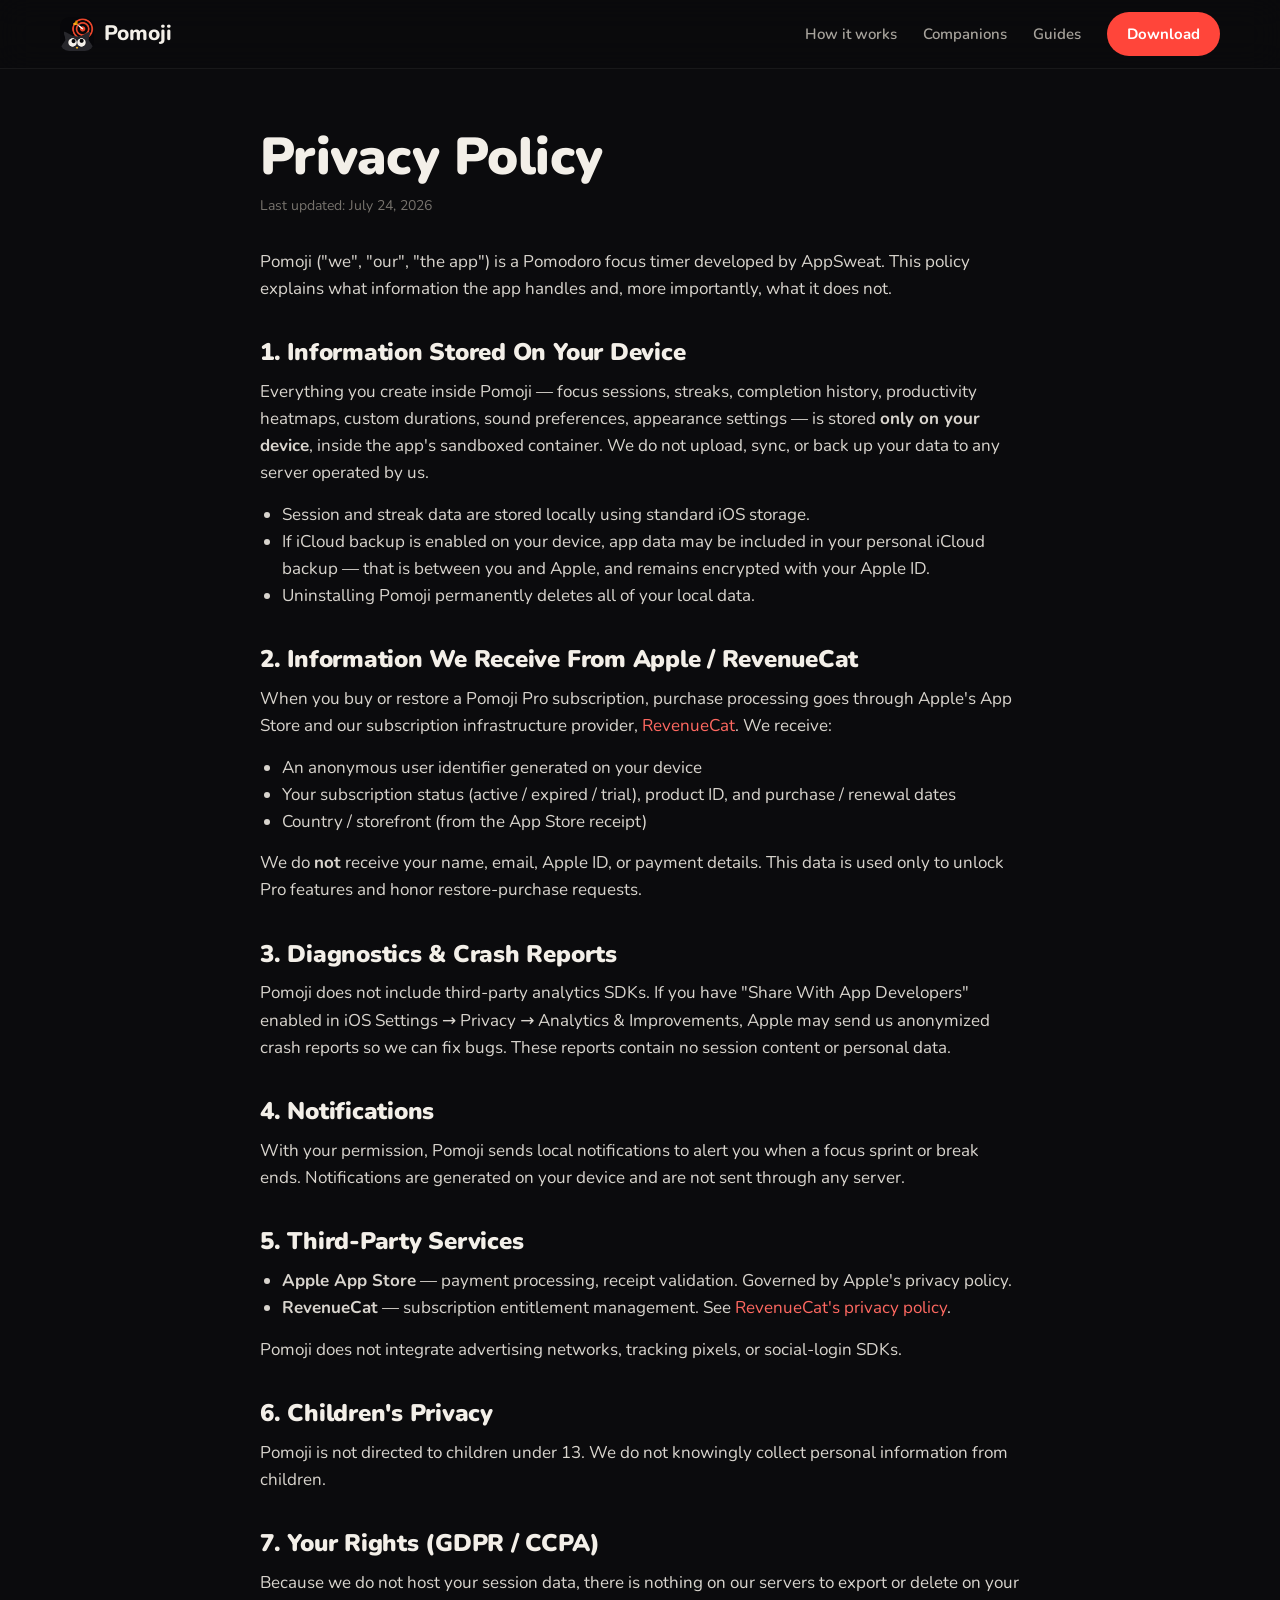
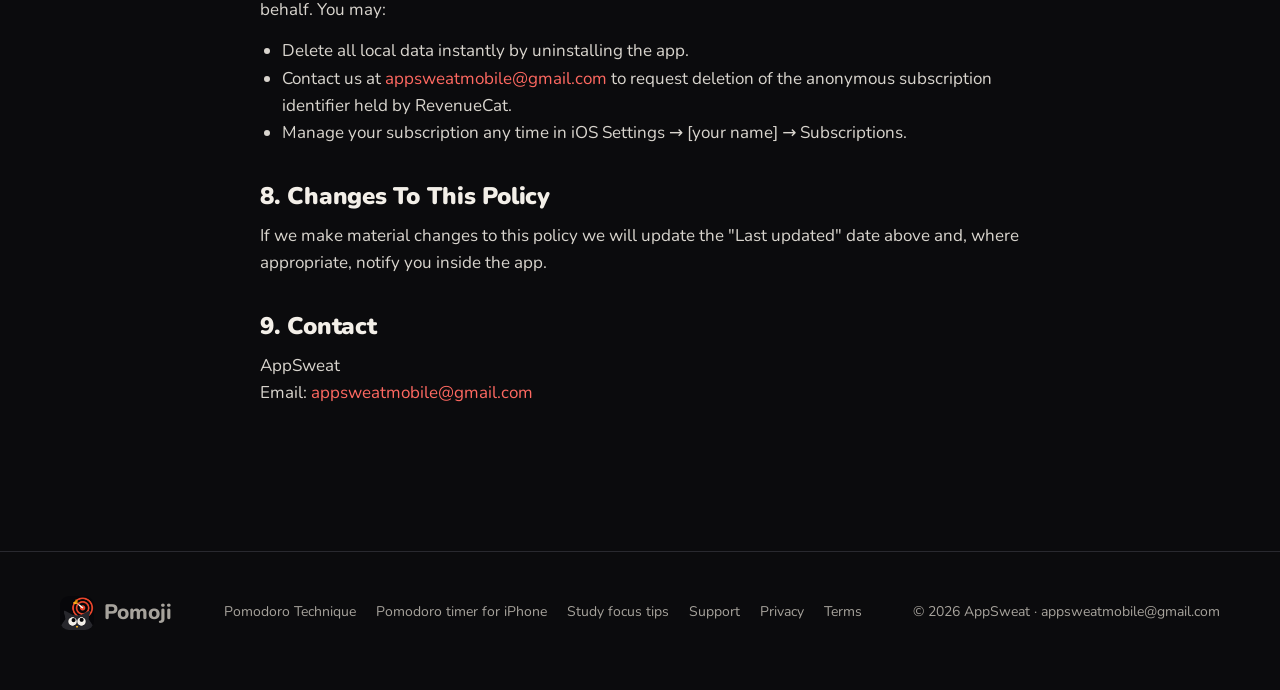
==== privacy.html @ 1c027a56 "Launch Pomoji website Co-Authored-By: Claude Opus 5.5 <noreply@anthropic.com>" ====
<!doctype html>
<html lang="en">
<head>
<meta charset="utf-8">
<meta name="viewport" content="width=device-width, initial-scale=1">
<title>Privacy Policy — Pomoji</title>
<meta name="description" content="How Pomoji handles your data: no account, no ads, no tracking. Your focus history stays on your iPhone.">
<link rel="canonical" href="https://armagangok.github.io/pomoji-app/privacy.html">
<meta name="robots" content="index, follow, max-image-preview:large">
<meta name="theme-color" content="#0b0b0d">
<meta name="apple-itunes-app" content="app-id=6754637383">
<meta property="og:type" content="website">
<meta property="og:site_name" content="Pomoji">
<meta property="og:title" content="Privacy Policy — Pomoji">
<meta property="og:description" content="How Pomoji handles your data: no account, no ads, no tracking. Your focus history stays on your iPhone.">
<meta property="og:url" content="https://armagangok.github.io/pomoji-app/privacy.html">
<meta property="og:image" content="https://armagangok.github.io/pomoji-app/assets/og-image.png">
<meta property="og:image:width" content="1200">
<meta property="og:image:height" content="630">
<meta name="twitter:card" content="summary_large_image">
<meta name="twitter:title" content="Privacy Policy — Pomoji">
<meta name="twitter:description" content="How Pomoji handles your data: no account, no ads, no tracking. Your focus history stays on your iPhone.">
<meta name="twitter:image" content="https://armagangok.github.io/pomoji-app/assets/og-image.png">
<link rel="icon" type="image/png" href="assets/favicon-64.png">
<link rel="apple-touch-icon" href="assets/apple-touch-icon.png">
<link rel="preconnect" href="https://fonts.googleapis.com"><link rel="preconnect" href="https://fonts.gstatic.com" crossorigin><link href="https://fonts.googleapis.com/css2?family=Nunito:wght@400;500;600;700;800;900&amp;display=swap" rel="stylesheet">
<link rel="stylesheet" href="site.css">
<link rel="stylesheet" href="poses.css">

</head>
<body>
<a class="sr-only" href="#main">Skip to content</a>
<header class="topbar"><div class="wrap">
<a class="brand" href="./"><img src="assets/favicon-64.png" alt="" width="34" height="34">Pomoji</a>
<nav class="nav" aria-label="Main">
<a class="hide-sm" href="./#how">How it works</a>
<a class="hide-sm" href="./#companions">Companions</a>
<a class="hide-sm" href="./#guides">Guides</a>
<a class="btn btn-red" href="https://apps.apple.com/app/id6754637383">Download</a>
</nav>
</div></header>
<main id="main" class="legal"><div class="wrap">

  <h1>Privacy Policy</h1>
  <p class="meta">Last updated: July 24, 2026</p>

  <p>Pomoji ("we", "our", "the app") is a Pomodoro focus timer developed by AppSweat. This policy explains what information the app handles and, more importantly, what it does not.</p>

  <h2>1. Information Stored On Your Device</h2>
  <p>Everything you create inside Pomoji — focus sessions, streaks, completion history, productivity heatmaps, custom durations, sound preferences, appearance settings — is stored <strong>only on your device</strong>, inside the app's sandboxed container. We do not upload, sync, or back up your data to any server operated by us.</p>
  <ul>
    <li>Session and streak data are stored locally using standard iOS storage.</li>
    <li>If iCloud backup is enabled on your device, app data may be included in your personal iCloud backup — that is between you and Apple, and remains encrypted with your Apple ID.</li>
    <li>Uninstalling Pomoji permanently deletes all of your local data.</li>
  </ul>

  <h2>2. Information We Receive From Apple / RevenueCat</h2>
  <p>When you buy or restore a Pomoji Pro subscription, purchase processing goes through Apple's App Store and our subscription infrastructure provider, <a href="https://www.revenuecat.com/privacy/">RevenueCat</a>. We receive:</p>
  <ul>
    <li>An anonymous user identifier generated on your device</li>
    <li>Your subscription status (active / expired / trial), product ID, and purchase / renewal dates</li>
    <li>Country / storefront (from the App Store receipt)</li>
  </ul>
  <p>We do <strong>not</strong> receive your name, email, Apple ID, or payment details. This data is used only to unlock Pro features and honor restore-purchase requests.</p>

  <h2>3. Diagnostics & Crash Reports</h2>
  <p>Pomoji does not include third-party analytics SDKs. If you have "Share With App Developers" enabled in iOS Settings → Privacy → Analytics &amp; Improvements, Apple may send us anonymized crash reports so we can fix bugs. These reports contain no session content or personal data.</p>

  <h2>4. Notifications</h2>
  <p>With your permission, Pomoji sends local notifications to alert you when a focus sprint or break ends. Notifications are generated on your device and are not sent through any server.</p>

  <h2>5. Third-Party Services</h2>
  <ul>
    <li><strong>Apple App Store</strong> — payment processing, receipt validation. Governed by Apple's privacy policy.</li>
    <li><strong>RevenueCat</strong> — subscription entitlement management. See <a href="https://www.revenuecat.com/privacy/">RevenueCat's privacy policy</a>.</li>
  </ul>
  <p>Pomoji does not integrate advertising networks, tracking pixels, or social-login SDKs.</p>

  <h2>6. Children's Privacy</h2>
  <p>Pomoji is not directed to children under 13. We do not knowingly collect personal information from children.</p>

  <h2>7. Your Rights (GDPR / CCPA)</h2>
  <p>Because we do not host your session data, there is nothing on our servers to export or delete on your behalf. You may:</p>
  <ul>
    <li>Delete all local data instantly by uninstalling the app.</li>
    <li>Contact us at <a href="mailto:appsweatmobile@gmail.com">appsweatmobile@gmail.com</a> to request deletion of the anonymous subscription identifier held by RevenueCat.</li>
    <li>Manage your subscription any time in iOS Settings → [your name] → Subscriptions.</li>
  </ul>

  <h2>8. Changes To This Policy</h2>
  <p>If we make material changes to this policy we will update the "Last updated" date above and, where appropriate, notify you inside the app.</p>

  <h2>9. Contact</h2>
  <p>AppSweat<br>Email: <a href="mailto:appsweatmobile@gmail.com">appsweatmobile@gmail.com</a></p>

  </div></main><footer class="footer"><div class="wrap">
<a class="brand" href="./"><img src="assets/favicon-64.png" alt="" width="34" height="34">Pomoji</a>
<nav aria-label="Footer">
<a href="pomodoro-technique.html">Pomodoro Technique</a>
<a href="pomodoro-timer-app-iphone.html">Pomodoro timer for iPhone</a>
<a href="study-focus-tips.html">Study focus tips</a>
<a href="support.html">Support</a>
<a href="privacy.html">Privacy</a>
<a href="terms.html">Terms</a>
</nav>
<p>© 2026 AppSweat · <a href="mailto:appsweatmobile@gmail.com">appsweatmobile@gmail.com</a></p>
</div></footer>
</body></html>
---- site.css ----
/* Pomoji — site styles. Brand: ink, cream, tomato red, amber. */
:root {
  --ink: #0b0b0d;
  --ink-2: #111114;
  --surface: #16161a;
  --surface-2: #1d1d22;
  --line: #29292f;
  --cream: #f3efe8;
  --muted: #a7a39c;
  --dim: #77736d;
  /* App accent: SwiftUI system red (dark appearance), as returned by ThemeService.getAccentColor(). */
  --red: #ff453a;
  --red-2: #ff6961;
  --amber: #ffb020;
  --night: #43519a;
  --radius: 22px;
  --radius-lg: 32px;
  --wrap: 1160px;
  /* SF Pro Rounded on Apple devices (the app's font); Nunito is the closest rounded fallback elsewhere. */
  --display: ui-rounded, "SF Pro Rounded", "Nunito", system-ui, sans-serif;
  --body: ui-rounded, "SF Pro Rounded", "Nunito", system-ui, sans-serif;
}

* { box-sizing: border-box; }
html { -webkit-text-size-adjust: 100%; scroll-behavior: smooth; }
body {
  margin: 0;
  background: var(--ink);
  color: var(--cream);
  font-family: var(--body);
  font-size: 17px;
  line-height: 1.6;
  -webkit-font-smoothing: antialiased;
  overflow-x: hidden;
}
img, svg { display: block; max-width: 100%; }
a { color: var(--red-2); text-decoration: none; }
a:hover { text-decoration: underline; text-underline-offset: 3px; }
:focus-visible { outline: 3px solid var(--amber); outline-offset: 3px; border-radius: 10px; }
.sr-only { position: absolute; width: 1px; height: 1px; overflow: hidden; clip: rect(0 0 0 0); white-space: nowrap; }
.wrap { width: min(var(--wrap), 100% - 40px); margin-inline: auto; }

h1, h2, h3 { font-family: var(--display); line-height: 1.08; letter-spacing: -0.01em; margin: 0; }
h1 { font-size: clamp(42px, 6.2vw, 74px); font-weight: 900; }
h2 { font-size: clamp(32px, 4.2vw, 50px); font-weight: 900; }
h3 { font-size: 21px; font-weight: 700; letter-spacing: -0.01em; }
p { margin: 0; }
.lead { font-size: clamp(18px, 2vw, 21px); color: var(--muted); max-width: 620px; }
.eyebrow {
  display: inline-flex; align-items: center; gap: 8px;
  font-size: 13px; font-weight: 700; letter-spacing: 0.08em; text-transform: uppercase;
  color: var(--amber);
}
.eyebrow::before { content: ""; width: 8px; height: 8px; border-radius: 50%; background: var(--red); box-shadow: 0 0 0 4px rgba(255, 69, 58, .18); }
.accent { color: var(--red); }

/* ---------- Top bar ---------- */
.topbar {
  position: sticky; top: 0; z-index: 50;
  background: rgba(11, 11, 13, .72);
  backdrop-filter: saturate(160%) blur(16px);
  -webkit-backdrop-filter: saturate(160%) blur(16px);
  border-bottom: 1px solid rgba(255, 255, 255, .06);
}
.topbar .wrap { display: flex; align-items: center; justify-content: space-between; height: 68px; gap: 16px; }
.brand { display: flex; align-items: center; gap: 10px; color: var(--cream); font-family: var(--display); font-weight: 800; font-size: 21px; }
.brand:hover { text-decoration: none; }
.brand img { width: 34px; height: 34px; border-radius: 9px; }
.nav { display: flex; align-items: center; gap: 26px; font-size: 15px; font-weight: 600; }
.nav a { color: var(--muted); }
.nav a:hover { color: var(--cream); text-decoration: none; }
.btn {
  display: inline-flex; align-items: center; justify-content: center; gap: 8px;
  min-height: 44px; padding: 0 20px; border-radius: 999px;
  font-weight: 700; font-size: 15px; border: 0; cursor: pointer; font-family: var(--body);
}
.btn:hover { text-decoration: none; }
.btn-red { background: var(--red); color: #fff; }
.btn-red:hover { background: #e63b31; }
.btn-ghost { background: var(--surface-2); color: var(--cream); border: 1px solid var(--line); }
.nav .btn-red { color: #fff; }
@media (max-width: 860px) { .nav .hide-sm { display: none; } }

/* ---------- Hero ---------- */
.hero { position: relative; padding: 72px 0 40px; }
.hero .wrap { display: grid; grid-template-columns: 1.05fr 1fr; gap: 40px; align-items: center; }
.hero-copy { display: flex; flex-direction: column; gap: 22px; }
.hero-copy h1 .accent { display: inline-block; }
.store-row { display: flex; align-items: center; gap: 18px; flex-wrap: wrap; margin-top: 6px; }
.store-badge img { height: 54px; width: auto; }
.store-meta { color: var(--muted); font-size: 14px; }
.chips { display: flex; flex-wrap: wrap; gap: 8px; }
.chip {
  display: inline-flex; align-items: center; gap: 7px;
  padding: 7px 12px; border-radius: 999px; font-size: 13px; font-weight: 600;
  background: var(--surface); border: 1px solid var(--line); color: var(--muted);
}
.chip svg { width: 15px; height: 15px; color: var(--amber); }

.stage { position: relative; display: grid; place-items: center; }
.stage-rings { position: absolute; inset: 50% auto auto 50%; width: min(560px, 118%); aspect-ratio: 1; transform: translate(-50%, -50%); pointer-events: none; }
.stage-rings circle { fill: none; stroke-width: 34; }
.pomo-button {
  position: relative; width: min(440px, 88vw); aspect-ratio: 1;
  background: none; border: 0; padding: 0; cursor: pointer; border-radius: 50%;
  -webkit-tap-highlight-color: transparent;
}
.pomo-button svg { width: 100%; height: 100%; overflow: visible; }
.pomo-hint {
  position: absolute; left: 50%; bottom: -6px; transform: translateX(-50%);
  display: inline-flex; align-items: center; gap: 8px; white-space: nowrap;
  padding: 9px 14px; border-radius: 999px; font-size: 14px; font-weight: 700;
  background: var(--surface-2); border: 1px solid var(--line); color: var(--cream);
  transition: opacity .3s ease, transform .3s ease;
}
.pomo-hint .dot { width: 8px; height: 8px; border-radius: 50%; background: var(--amber); animation: pulse 1.6s ease-in-out infinite; }
@keyframes pulse { 0%, 100% { opacity: .35; } 50% { opacity: 1; } }
.bubble {
  position: absolute; top: 4%; right: 2%; max-width: 230px;
  padding: 12px 16px; border-radius: 20px 20px 20px 6px;
  background: var(--cream); color: var(--ink); font-weight: 800; font-family: var(--display); font-size: 18px; line-height: 1.2;
  box-shadow: 0 16px 40px rgba(0, 0, 0, .45);
  opacity: 0; transform: translateY(8px) scale(.94); transform-origin: bottom left;
  transition: opacity .35s ease, transform .35s cubic-bezier(.2, .9, .3, 1.3);
  pointer-events: none;
}
.stage.awake .bubble { opacity: 1; transform: none; }
.stage.awake .pomo-hint { opacity: 0; transform: translateX(-50%) translateY(6px); }

/* Interactive Pomo states */
#pomo .h-eyes-open { transform-origin: 200px 176px; transform: scaleY(.06); opacity: 0; transition: transform .28s ease, opacity .2s ease; }
#pomo .h-eyes-closed { transition: opacity .2s ease; }
#pomo.awake .h-eyes-open { transform: scaleY(1); opacity: 1; }
#pomo.awake .h-eyes-closed { opacity: 0; }
#pomo .h-pupils { transition: transform .12s ease-out; }
#pomo .h-cap { transform-origin: 230px 110px; transition: transform .7s cubic-bezier(.3, .7, .3, 1), opacity .5s ease .15s; }
#pomo.awake .h-cap { transform: translate(120px, -170px) rotate(48deg); opacity: 0; }
#pomo .h-zzz { transition: opacity .3s ease; }
#pomo.awake .h-zzz { opacity: 0; }
#pomo .h-breathe { transform-origin: 200px 372px; animation: h-breathe 4.4s ease-in-out infinite; }
@keyframes h-breathe { 0%, 100% { transform: scale(1, 1); } 50% { transform: scale(1.02, 1.045); } }
#pomo.awake .h-breathe { animation: none; }
#pomo .h-sway { transform-origin: 200px 360px; transform: rotate(6deg); transition: transform .5s ease; }
#pomo.awake .h-sway { transform: rotate(0deg); }
#pomo .h-wing-l { transform-origin: 112px 224px; transition: transform .4s ease; }
#pomo .h-wing-r { transform-origin: 288px 224px; transition: transform .4s ease; }
#pomo.flapping .h-wing-l { animation: h-flap-l .32s ease-in-out 5 alternate; }
#pomo.flapping .h-wing-r { animation: h-flap-r .32s ease-in-out 5 alternate; }
@keyframes h-flap-l { from { transform: rotate(40deg); } to { transform: rotate(112deg); } }
@keyframes h-flap-r { from { transform: rotate(-40deg); } to { transform: rotate(-112deg); } }
#pomo .h-hop { transform-origin: 200px 372px; }
#pomo.flapping .h-hop { animation: h-hop .64s cubic-bezier(.3, .7, .4, 1) 3; }
@keyframes h-hop { 0%, 100% { transform: translateY(0) scale(1, 1); } 15% { transform: translateY(0) scale(1.05, .93); } 50% { transform: translateY(-34px) scale(.97, 1.04); } 85% { transform: translateY(0) scale(1.04, .95); } }
#pomo .h-sparks { opacity: 0; transition: opacity .3s ease; }
#pomo.flapping .h-sparks { opacity: 1; }
#pomo .h-yawn { transform-box: fill-box; transform-origin: top center; transition: transform .4s ease; }
#pomo.yawning .h-yawn { transform: scaleY(1.9); }

/* ---------- Sections ---------- */
section { position: relative; }
.section { padding: 110px 0; }
.section-head { display: flex; flex-direction: column; gap: 16px; max-width: 760px; margin-bottom: 52px; }
.section-head.center { align-items: center; text-align: center; margin-inline: auto; }

/* Steps */
.steps { display: grid; grid-template-columns: repeat(3, minmax(0, 1fr)); gap: 18px; }
.step {
  background: linear-gradient(180deg, var(--surface) 0%, var(--ink-2) 100%);
  border: 1px solid var(--line); border-radius: var(--radius-lg);
  padding: 22px 26px 30px; display: flex; flex-direction: column; gap: 10px;
}
.step .pose { width: 100%; max-width: 230px; aspect-ratio: 1; margin: 0 auto 4px; }
.step .num { font-family: var(--display); font-weight: 800; color: var(--red); font-size: 15px; letter-spacing: .06em; text-transform: uppercase; }
.step p { color: var(--muted); }

/* Features */
.features { display: grid; grid-template-columns: repeat(4, minmax(0, 1fr)); gap: 16px; }
.feature {
  grid-column: span 1;
  background: var(--surface); border: 1px solid var(--line); border-radius: var(--radius);
  padding: 26px; display: flex; flex-direction: column; gap: 10px;
}
.feature.wide { grid-column: span 2; }
.feature .icon {
  width: 46px; height: 46px; border-radius: 14px; display: grid; place-items: center;
  background: rgba(255, 69, 58, .12); color: var(--red-2); margin-bottom: 6px;
}
.feature .icon svg { width: 24px; height: 24px; }
.feature p { color: var(--muted); font-size: 15.5px; }
.pro { display: inline-block; font-size: 11px; font-weight: 800; letter-spacing: .06em; color: var(--ink); background: var(--amber); border-radius: 6px; padding: 2px 6px; vertical-align: 3px; margin-left: 6px; }

/* Companions gallery */
.tabs { display: inline-flex; gap: 6px; padding: 6px; border-radius: 999px; background: var(--surface); border: 1px solid var(--line); margin-bottom: 30px; flex-wrap: wrap; }
.tab {
  display: inline-flex; align-items: center; gap: 8px; min-height: 44px; padding: 0 18px; border-radius: 999px;
  background: none; border: 0; color: var(--muted); font: 700 15px var(--body); cursor: pointer;
}
.tab svg { width: 17px; height: 17px; }
.tab[aria-selected="true"] { background: var(--cream); color: var(--ink); }
.gallery { display: grid; grid-template-columns: repeat(3, minmax(0, 1fr)); gap: 16px; }
.gallery[hidden] { display: none; }
.pal {
  position: relative; background: #0e0e10; border: 1px solid var(--line); border-radius: var(--radius);
  padding: 14px 14px 18px; display: flex; flex-direction: column; align-items: center; gap: 4px; text-align: center;
}
.pal .pose { width: 100%; max-width: 230px; aspect-ratio: 1; }
.pal h3 { font-size: 18px; }
.pal p { color: var(--muted); font-size: 13.5px; line-height: 1.4; }
.tag { position: absolute; top: 12px; right: 12px; font-size: 11px; font-weight: 800; letter-spacing: .06em; border-radius: 999px; padding: 3px 9px; }
.tag.free { background: var(--surface-2); color: var(--muted); border: 1px solid var(--line); }
.tag.pro { background: var(--red); color: #fff; }

/* Screens (placeholders until real screenshots land) */
.screens { display: flex; justify-content: safe center; gap: 22px; overflow-x: auto; scroll-snap-type: x mandatory; padding: 6px 4px 22px; scrollbar-width: thin; }
.screen { flex: 0 0 auto; width: 260px; margin: 0; scroll-snap-align: center; display: flex; flex-direction: column; gap: 14px; align-items: center; text-align: center; }
.phone {
  width: 100%; aspect-ratio: 1179 / 2556; border-radius: 42px; padding: 10px;
  background: linear-gradient(160deg, #2a2a30, #121215); box-shadow: 0 30px 60px rgba(0, 0, 0, .5), inset 0 0 0 1px rgba(255, 255, 255, .06);
}
.phone .glass { width: 100%; height: 100%; border-radius: 33px; background: var(--ink-2); overflow: hidden; display: grid; place-items: center; }
.phone .glass img { width: 100%; height: 100%; object-fit: cover; }
.placeholder { display: flex; flex-direction: column; align-items: center; gap: 10px; color: var(--dim); font-size: 13px; font-weight: 700; padding: 20px; border: 2px dashed var(--line); border-radius: 26px; width: 86%; height: 90%; justify-content: center; }
.placeholder svg { width: 34px; height: 34px; }
.screen figcaption { color: var(--muted); font-size: 15px; font-weight: 600; }

/* Guides */
.guides { display: grid; grid-template-columns: repeat(3, minmax(0, 1fr)); gap: 16px; }
.guide {
  display: flex; flex-direction: column; gap: 10px; padding: 26px; border-radius: var(--radius);
  background: var(--surface); border: 1px solid var(--line); color: var(--cream);
  transition: transform .2s ease, border-color .2s ease;
}
.guide:hover { transform: translateY(-3px); border-color: #3a3a42; text-decoration: none; }
.guide .kicker { color: var(--amber); font-size: 12px; font-weight: 800; letter-spacing: .08em; text-transform: uppercase; }
.guide p { color: var(--muted); font-size: 15.5px; }
.guide .more { color: var(--red-2); font-weight: 700; font-size: 15px; margin-top: auto; }

/* FAQ */
.faq { display: flex; flex-direction: column; gap: 10px; max-width: 820px; margin-inline: auto; }
.faq details { background: var(--surface); border: 1px solid var(--line); border-radius: 18px; padding: 0 22px; }
.faq summary {
  list-style: none; cursor: pointer; padding: 20px 0; font-weight: 700; font-size: 17.5px;
  display: flex; justify-content: space-between; gap: 16px; align-items: center;
}
.faq summary::-webkit-details-marker { display: none; }
.faq summary::after { content: "+"; font-size: 26px; color: var(--red); line-height: 1; transition: transform .2s ease; }
.faq details[open] summary::after { transform: rotate(45deg); }
.faq details p { color: var(--muted); padding-bottom: 20px; }

/* CTA */
.cta {
  display: grid; grid-template-columns: 220px 1fr; gap: 28px; align-items: center;
  padding: 44px; border-radius: var(--radius-lg);
  background: radial-gradient(120% 140% at 0% 0%, rgba(255, 69, 58, .22), transparent 55%), var(--surface);
  border: 1px solid var(--line);
}
.cta .pose { width: 100%; aspect-ratio: 1; }
.cta-copy { display: flex; flex-direction: column; gap: 16px; align-items: flex-start; }

/* Footer */
.footer { border-top: 1px solid var(--line); padding: 44px 0 60px; margin-top: 110px; color: var(--muted); font-size: 14px; }
.footer .wrap { display: flex; justify-content: space-between; gap: 24px; flex-wrap: wrap; align-items: center; }
.footer nav { display: flex; gap: 20px; flex-wrap: wrap; }
.footer a { color: var(--muted); }
.footer a:hover { color: var(--cream); }

/* ---------- Article pages ---------- */
.article { padding: 64px 0 20px; }
.article .wrap { max-width: 760px; }
.crumbs { font-size: 14px; color: var(--dim); margin-bottom: 18px; }
.crumbs a { color: var(--muted); }
.article h1 { font-size: clamp(38px, 5.5vw, 60px); margin-bottom: 18px; }
.article .dek { font-size: 20px; color: var(--muted); margin-bottom: 18px; }
.article .byline { font-size: 14px; color: var(--dim); margin-bottom: 36px; }
.article h2 { font-size: clamp(26px, 3.2vw, 34px); margin: 48px 0 14px; }
.article h3 { margin: 28px 0 8px; }
.article p, .article ul, .article ol { margin: 0 0 18px; color: #d9d5ce; }
.article li { margin-bottom: 8px; }
.article strong { color: var(--cream); }
.callout { display: flex; gap: 18px; align-items: center; padding: 22px; border-radius: var(--radius); background: var(--surface); border: 1px solid var(--line); margin: 28px 0; }
.callout .pose { width: 110px; flex: 0 0 110px; aspect-ratio: 1; }
.callout p { margin: 0 !important; }
.table { width: 100%; border-collapse: collapse; margin: 8px 0 24px; font-size: 15.5px; }
.table th, .table td { text-align: left; padding: 12px 14px; border-bottom: 1px solid var(--line); vertical-align: top; }
.table th { color: var(--cream); font-weight: 700; }
.table td { color: #d9d5ce; }

/* Legal pages */
.legal { padding: 60px 0 20px; }
.legal .wrap { max-width: 760px; }
.legal h1 { font-size: clamp(36px, 5vw, 52px); margin-bottom: 10px; }
.legal h2 { font-size: 24px; margin: 38px 0 12px; }
.legal h3 { font-size: 18px; margin: 22px 0 8px; }
.legal p, .legal ul, .legal ol { margin: 0 0 14px; color: #d9d5ce; }
.legal ul, .legal ol { padding-left: 22px; }
.legal .meta { color: var(--dim); font-size: 14px; margin-bottom: 30px; }
.legal .card { background: var(--surface); border: 1px solid var(--line); border-radius: 18px; padding: 22px; margin-bottom: 16px; }
.legal .card h3 { margin-top: 0; }
.legal .card p:last-child { margin-bottom: 0; }

/* ---------- Responsive ---------- */
@media (max-width: 980px) {
  .hero .wrap { grid-template-columns: 1fr; text-align: left; }
  .stage { order: -1; }
  .features { grid-template-columns: repeat(2, minmax(0, 1fr)); }
  .guides { grid-template-columns: 1fr; }
  .gallery { grid-template-columns: repeat(2, minmax(0, 1fr)); }
}
@media (max-width: 720px) {
  body { font-size: 16px; }
  .wrap { width: min(var(--wrap), 100% - 32px); }
  .hero { padding: 36px 0 20px; }
  .section { padding: 76px 0; }
  .steps { grid-template-columns: 1fr; }
  .features { grid-template-columns: 1fr; }
  .feature.wide { grid-column: span 1; }
  .cta { grid-template-columns: 1fr; padding: 28px; text-align: left; }
  .cta .pose { max-width: 180px; }
  .bubble { font-size: 16px; right: 0; top: 0; }
  .tabs { display: grid; grid-template-columns: repeat(3, minmax(0, 1fr)); width: 100%; }
  .tab { justify-content: center; padding: 0 6px; font-size: 14px; }
  .tab svg { display: none; }
}

@media (prefers-reduced-motion: reduce) {
  *, *::before, *::after { animation: none !important; transition: none !important; }
  html { scroll-behavior: auto; }
}
---- poses.css ----
/* Pomo pose animations — generated from the design canvas. */
.pm-bob{animation:pm-bob 3.2s ease-in-out infinite}
@keyframes pm-bob{0%,100%{transform:translateY(0)}50%{transform:translateY(-7px)}}
.pm-blink{transform-origin:200px 176px;animation:pm-blink 4.6s infinite}
@keyframes pm-blink{0%,92%,100%{transform:scaleY(1)}95%{transform:scaleY(0.08)}}
.pm-wave{transform-origin:290px 224px;animation:pm-wave 1.1s ease-in-out infinite}
@keyframes pm-wave{0%,100%{transform:rotate(0deg)}50%{transform:rotate(-24deg)}}
.pm-tilt{transform-origin:200px 370px;animation:pm-tilt 4.2s ease-in-out infinite}
@keyframes pm-tilt{0%,100%{transform:rotate(-3deg)}50%{transform:rotate(3deg)}}
.pm-pop{transform-box:fill-box;transform-origin:center;opacity:0;animation:pm-pop 2.7s ease-out infinite}
@keyframes pm-pop{0%{opacity:0;transform:scale(.3)}18%,78%{opacity:1;transform:scale(1)}100%{opacity:0;transform:scale(1)}}
.pm-fly{animation:pm-fly 2.8s cubic-bezier(.45,0,.2,1) infinite}
@keyframes pm-fly{0%,30%{transform:translateX(0);opacity:1}42%,86%{transform:translateX(var(--d));opacity:1}93%{transform:translateX(var(--d));opacity:0}94%{transform:translateX(0);opacity:0}100%{transform:translateX(0);opacity:1}}
.pm-hit{transform-box:fill-box;transform-origin:center;animation:pm-hit 2.8s ease-out infinite}
@keyframes pm-hit{0%,41%{transform:scale(1)}45%{transform:scale(1.14)}52%,100%{transform:scale(1)}}
.pm-type-a{animation:pm-type .34s ease-in-out infinite alternate}
.pm-type-b{animation:pm-type .34s ease-in-out infinite alternate-reverse}
@keyframes pm-type{from{transform:translateY(0)}to{transform:translateY(7px)}}
.pm-jump{transform-origin:200px 372px;animation:pm-jump 1.25s cubic-bezier(.3,.7,.4,1) infinite}
@keyframes pm-jump{0%,100%{transform:translateY(0) scale(1,1)}12%{transform:translateY(0) scale(1.05,.92)}45%{transform:translateY(-30px) scale(.97,1.04)}78%{transform:translateY(0) scale(1.04,.95)}}
.pm-flap-l{transform-origin:112px 224px;animation:pm-flapl 1.25s ease-in-out infinite}
.pm-flap-r{transform-origin:288px 224px;animation:pm-flapr 1.25s ease-in-out infinite}
@keyframes pm-flapl{0%,100%{transform:rotate(0deg)}45%{transform:rotate(14deg)}}
@keyframes pm-flapr{0%,100%{transform:rotate(0deg)}45%{transform:rotate(-14deg)}}
.pm-spark{transform-box:fill-box;transform-origin:center;animation:pm-spark 1.6s ease-in-out infinite}
@keyframes pm-spark{0%,100%{transform:scale(.2) rotate(0deg);opacity:0}50%{transform:scale(1) rotate(45deg);opacity:1}}
.pm-bell{transform-box:fill-box;transform-origin:50% 8%;animation:pm-bell 1s ease-in-out infinite}
@keyframes pm-bell{0%,100%{transform:rotate(0deg)}20%{transform:rotate(18deg)}40%{transform:rotate(-14deg)}60%{transform:rotate(9deg)}80%{transform:rotate(-4deg)}}
.pm-wavearc{transform-box:fill-box;transform-origin:left center;animation:pm-arc 1s ease-out infinite}
@keyframes pm-arc{0%{opacity:0;transform:scale(.6)}40%{opacity:1}100%{opacity:0;transform:scale(1.15)}}
.pm-breathe{transform-origin:200px 372px;animation:pm-breathe 3.8s ease-in-out infinite}
@keyframes pm-breathe{0%,100%{transform:scale(1,1)}50%{transform:scale(1.015,1.035)}}
.pm-steam{transform-box:fill-box;transform-origin:center;opacity:0;animation:pm-steam 2.6s ease-out infinite}
@keyframes pm-steam{0%{opacity:0;transform:translateY(10px)}30%{opacity:.85}100%{opacity:0;transform:translateY(-22px)}}
.pm-conf{transform-box:fill-box;transform-origin:center;animation:pm-conf 2.4s linear infinite}
@keyframes pm-conf{0%{transform:translateY(-30px) rotate(0deg);opacity:0}15%{opacity:1}100%{transform:translateY(90px) rotate(260deg);opacity:0}}
.pm-rings{transform-box:fill-box;transform-origin:center;animation:pm-rings 6s ease-in-out infinite}
@keyframes pm-rings{0%,100%{transform:scale(1);opacity:.9}50%{transform:scale(1.04);opacity:1}}
.pm-read{animation:pm-read 3.2s linear infinite}
@keyframes pm-read{0%{transform:translateX(-10px)}80%{transform:translateX(10px)}88%,100%{transform:translateX(-10px)}}
.pm-flip{transform-origin:200px 300px;opacity:0;animation:pm-flip 5s ease-in-out infinite}
@keyframes pm-flip{0%,77%{transform:scaleX(1);opacity:0}78%{opacity:1;transform:scaleX(1)}92%{transform:scaleX(-1);opacity:1}93%,100%{opacity:0;transform:scaleX(-1)}}
.pm-z{transform-box:fill-box;transform-origin:center;opacity:0;animation:pm-z 2.7s ease-in-out infinite}
@keyframes pm-z{0%{opacity:0;transform:translate(6px,14px)}25%,80%{opacity:1}100%{opacity:0;transform:translate(-6px,-14px)}}
.pm-sway{transform-origin:200px 360px;animation:pm-sway 4.4s ease-in-out infinite}
@keyframes pm-sway{0%,100%{transform:rotate(5deg)}50%{transform:rotate(8deg)}}
.pm-pompom{transform-origin:322px 166px;animation:pm-pompom 2.2s ease-in-out infinite}
@keyframes pm-pompom{0%,100%{transform:rotate(-8deg)}50%{transform:rotate(8deg)}}
.pm-ink{stroke-dasharray:68;stroke-dashoffset:68;animation:pm-ink 6.4s linear infinite}
@keyframes pm-ink{0%{stroke-dashoffset:68}25%,100%{stroke-dashoffset:0}}
.pm-pencil{animation:pm-pencil 1.6s ease-in-out infinite}
@keyframes pm-pencil{0%{transform:translate(-34px,-14px)}100%{transform:translate(34px,-14px)}}
.pm-note{transform-box:fill-box;opacity:0;animation:pm-note 2.8s ease-out infinite}
@keyframes pm-note{0%{opacity:0;transform:translateY(16px) rotate(-10deg)}20%,80%{opacity:1}100%{opacity:0;transform:translateY(-18px) rotate(10deg)}}
.pm-nod{transform-origin:200px 360px;animation:pm-nod .42s ease-in-out infinite alternate}
@keyframes pm-nod{from{transform:translateY(0) rotate(-2.5deg)}to{transform:translateY(4px) rotate(2.5deg)}}
.pm-ripple{transform-box:fill-box;transform-origin:center;animation:pm-ripple 4.5s ease-out infinite}
@keyframes pm-ripple{0%{transform:scale(1);opacity:.55}100%{transform:scale(2.85);opacity:0}}
.pm-float{animation:pm-float 4s ease-in-out infinite}
@keyframes pm-float{0%,100%{transform:translateY(0)}50%{transform:translateY(-14px)}}
.pm-shadow{transform-box:fill-box;transform-origin:center;animation:pm-shadow 4s ease-in-out infinite}
@keyframes pm-shadow{0%,100%{transform:scaleX(1)}50%{transform:scaleX(.77)}}
.pm-gem{transform-box:fill-box;transform-origin:center;animation:pm-gem 4s ease-in-out infinite}
@keyframes pm-gem{0%,100%{opacity:.5}50%{opacity:1}}
.pm-lean{transform-origin:200px 372px;animation:pm-lean 6.4s ease-in-out infinite}
@keyframes pm-lean{0%,100%{transform:rotate(-4deg)}50%{transform:rotate(4deg)}}
.pm-tall{transform-origin:200px 372px;animation:pm-tall 3.2s ease-in-out infinite}
@keyframes pm-tall{0%,100%{transform:scale(1,1)}50%{transform:scale(.98,1.05)}}
.pm-reach-l{transform-origin:112px 224px;animation:pm-reachl 3.2s ease-in-out infinite}
.pm-reach-r{transform-origin:288px 224px;animation:pm-reachr 3.2s ease-in-out infinite}
@keyframes pm-reachl{0%,100%{transform:rotate(-12deg)}50%{transform:rotate(12deg)}}
@keyframes pm-reachr{0%,100%{transform:rotate(12deg)}50%{transform:rotate(-12deg)}}
.pm-yawn{transform-box:fill-box;transform-origin:top center;animation:pm-yawn 3.2s ease-in-out infinite}
@keyframes pm-yawn{0%,100%{transform:scaleY(1)}50%{transform:scaleY(1.3)}}
.pm-lift{animation:pm-lift 2.4s ease-in-out infinite}
@keyframes pm-lift{0%,80%,100%{transform:translateY(0)}35%,55%{transform:translateY(-34px)}}
.pm-chew{animation:pm-chew .22s ease-in-out infinite alternate}
@keyframes pm-chew{from{transform:translateY(0)}to{transform:translateY(5px)}}
.pm-bite1,.pm-bite2,.pm-bite3{opacity:0}
.pm-bite1{animation:pm-bite1 9.6s steps(1) infinite}.pm-bite2{animation:pm-bite2 9.6s steps(1) infinite}.pm-bite3{animation:pm-bite3 9.6s steps(1) infinite}
@keyframes pm-bite1{0%{opacity:0}17%{opacity:1}100%{opacity:1}}
@keyframes pm-bite2{0%{opacity:0}42%{opacity:1}100%{opacity:1}}
@keyframes pm-bite3{0%{opacity:0}67%{opacity:1}100%{opacity:1}}
.pm-twinkle{transform-box:fill-box;transform-origin:center;animation:pm-twinkle 2s ease-in-out infinite}
@keyframes pm-twinkle{0%,100%{transform:scale(.45);opacity:.4}50%{transform:scale(1);opacity:1}}
.pm-shoot{opacity:0;animation:pm-shoot 5s linear infinite}
@keyframes pm-shoot{0%,70%{opacity:0;transform:translate(0,0)}72%{opacity:1}100%{opacity:0;transform:translate(180px,50px)}}
.pm-jiggle{animation:pm-jiggle .14s ease-in-out infinite alternate}
@keyframes pm-jiggle{from{transform:translateX(-2px)}to{transform:translateX(2px)}}
.pm-press{opacity:.55;animation:pm-press .8s steps(1) infinite}
@keyframes pm-press{0%{opacity:1}25%,100%{opacity:.55}}
.pm-push{animation:pm-push 4.2s ease-in-out infinite}
@keyframes pm-push{0%,62%,92%,100%{transform:translateY(0)}72%,82%{transform:translateY(-4px)}}
.pm-pushwing{transform-origin:288px 224px;animation:pm-pushwing 4.2s ease-in-out infinite}
@keyframes pm-pushwing{0%,62%,92%,100%{transform:rotate(0deg)}72%,82%{transform:rotate(-112deg)}}
.pm-glint{animation:pm-glint 3.4s ease-in-out infinite}
@keyframes pm-glint{0%,70%{transform:translateX(-80px)}100%{transform:translateX(80px)}}
@media (prefers-reduced-motion: reduce){[class^="pm-"],[class*=" pm-"]{animation:none!important;opacity:1!important}}
.pose{overflow:visible}
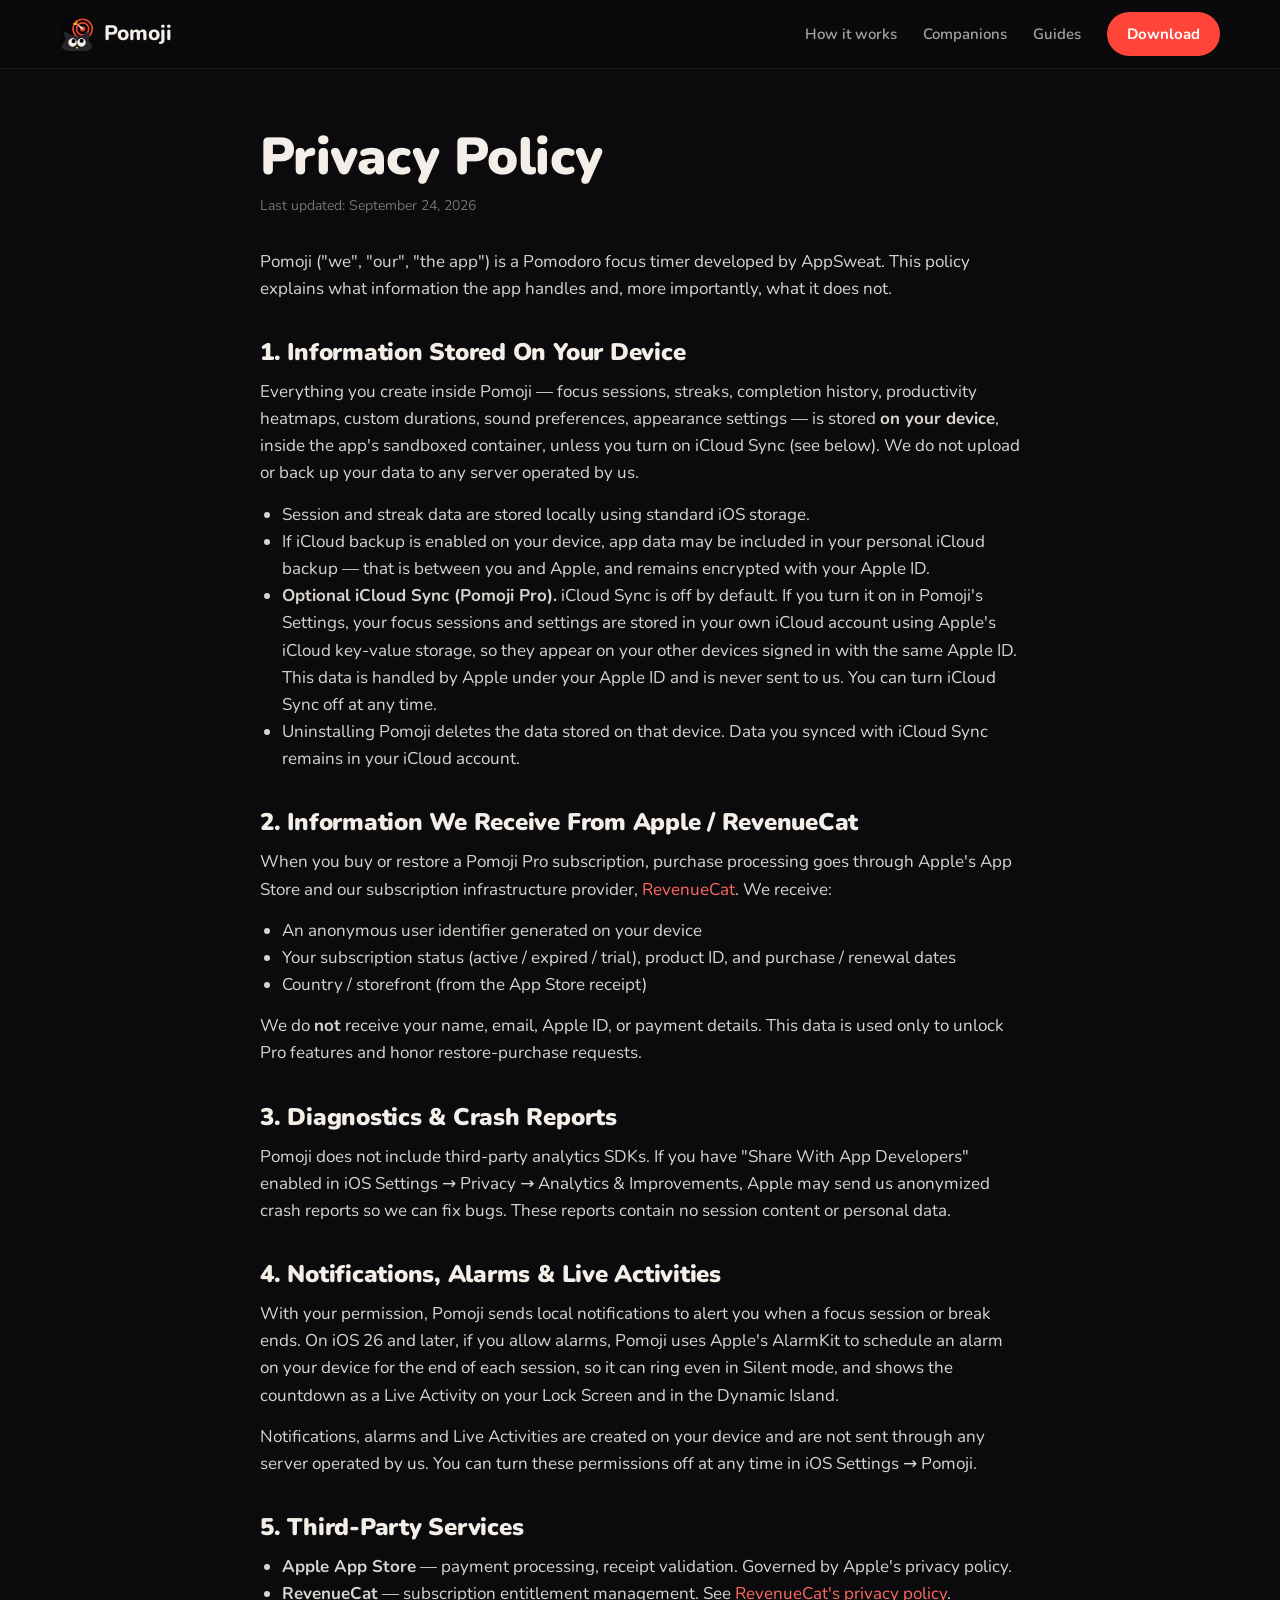
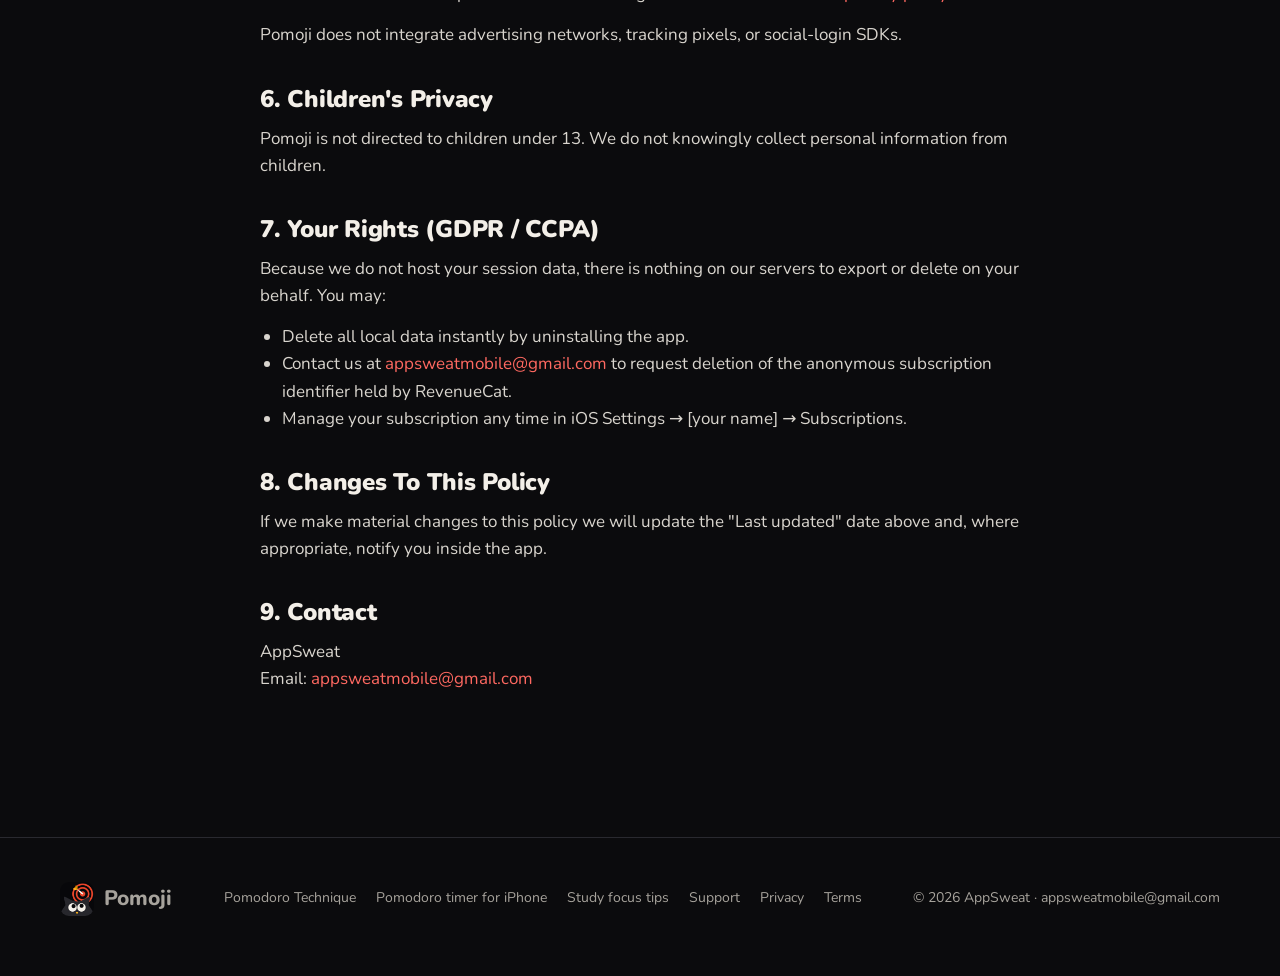
==== commit 761624ee: "Describe optional iCloud Sync and alarms in privacy, support and FAQ Co-Authored-By: Claude Opus 5.5" ====
--- a/privacy.html
+++ b/privacy.html
@@ -42,16 +42,17 @@
 <main id="main" class="legal"><div class="wrap">
 
   <h1>Privacy Policy</h1>
-  <p class="meta">Last updated: July 24, 2026</p>
+  <p class="meta">Last updated: September 24, 2026</p>
 
   <p>Pomoji ("we", "our", "the app") is a Pomodoro focus timer developed by AppSweat. This policy explains what information the app handles and, more importantly, what it does not.</p>
 
   <h2>1. Information Stored On Your Device</h2>
-  <p>Everything you create inside Pomoji — focus sessions, streaks, completion history, productivity heatmaps, custom durations, sound preferences, appearance settings — is stored <strong>only on your device</strong>, inside the app's sandboxed container. We do not upload, sync, or back up your data to any server operated by us.</p>
+  <p>Everything you create inside Pomoji — focus sessions, streaks, completion history, productivity heatmaps, custom durations, sound preferences, appearance settings — is stored <strong>on your device</strong>, inside the app's sandboxed container, unless you turn on iCloud Sync (see below). We do not upload or back up your data to any server operated by us.</p>
   <ul>
     <li>Session and streak data are stored locally using standard iOS storage.</li>
     <li>If iCloud backup is enabled on your device, app data may be included in your personal iCloud backup — that is between you and Apple, and remains encrypted with your Apple ID.</li>
-    <li>Uninstalling Pomoji permanently deletes all of your local data.</li>
+    <li><strong>Optional iCloud Sync (Pomoji Pro).</strong> iCloud Sync is off by default. If you turn it on in Pomoji's Settings, your focus sessions and settings are stored in your own iCloud account using Apple's iCloud key-value storage, so they appear on your other devices signed in with the same Apple ID. This data is handled by Apple under your Apple ID and is never sent to us. You can turn iCloud Sync off at any time.</li>
+    <li>Uninstalling Pomoji deletes the data stored on that device. Data you synced with iCloud Sync remains in your iCloud account.</li>
   </ul>
 
   <h2>2. Information We Receive From Apple / RevenueCat</h2>
@@ -66,8 +67,9 @@
   <h2>3. Diagnostics & Crash Reports</h2>
   <p>Pomoji does not include third-party analytics SDKs. If you have "Share With App Developers" enabled in iOS Settings → Privacy → Analytics &amp; Improvements, Apple may send us anonymized crash reports so we can fix bugs. These reports contain no session content or personal data.</p>
 
-  <h2>4. Notifications</h2>
-  <p>With your permission, Pomoji sends local notifications to alert you when a focus sprint or break ends. Notifications are generated on your device and are not sent through any server.</p>
+  <h2>4. Notifications, Alarms &amp; Live Activities</h2>
+  <p>With your permission, Pomoji sends local notifications to alert you when a focus session or break ends. On iOS 26 and later, if you allow alarms, Pomoji uses Apple's AlarmKit to schedule an alarm on your device for the end of each session, so it can ring even in Silent mode, and shows the countdown as a Live Activity on your Lock Screen and in the Dynamic Island.</p>
+  <p>Notifications, alarms and Live Activities are created on your device and are not sent through any server operated by us. You can turn these permissions off at any time in iOS Settings → Pomoji.</p>
 
   <h2>5. Third-Party Services</h2>
   <ul>
